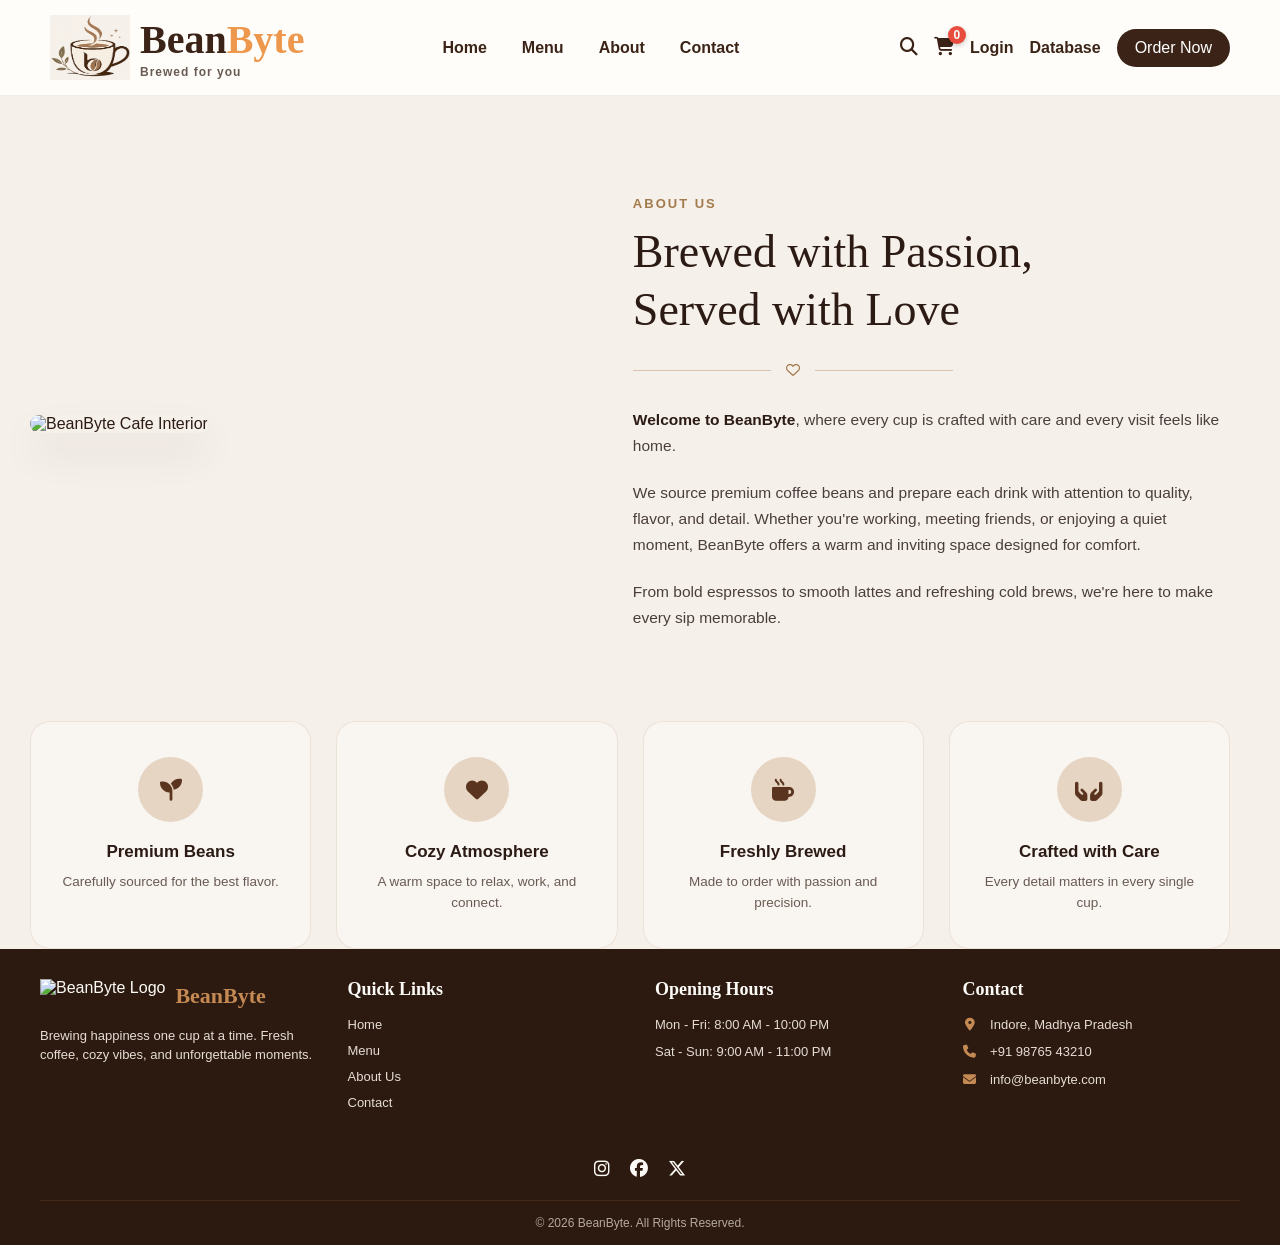
==== about.html @ ee1d3346 "Add files via upload" ====
<!DOCTYPE html>
<html lang="en">
<head>
    <meta charset="UTF-8">
    <meta name="viewport" content="width=device-width, initial-scale=1.0">
    <title>About - BeanByte Coffee Shop</title>
    <link rel="stylesheet" href="style.css">
    <link rel="stylesheet" href="https://cdnjs.cloudflare.com/ajax/libs/font-awesome/6.5.0/css/all.min.css">
</head>
<body>
<header>
    <nav class="navbar">
        <div class="logo">
            <img src="logo.png" alt="BeanByte Logo">
            <h2><span class="bean">Bean</span><span class="byte">Byte</span><p class="tagline">Brewed for you</p></h2>
        </div>
        <ul class="nav-links">
            <li><a href="index.html">Home</a></li>
            <li><a href="menu.html">Menu</a></li>
            <li><a href="about.html">About</a></li>
            <li><a href="contact.html">Contact</a></li>
        </ul>
        <ul class="nav-actions">
            <li><a href="#search"><i class="fa-solid fa-magnifying-glass"></i></a></li>
            <li><a href="menu.html"><i class="fa-solid fa-cart-shopping"></i><span id="cart-count">0</span></a></li>
            <li><a href="login.html" class="login-btn">Login</a></li>
            <li><a href="/admin">Database</a></li>
            <li><a href="menu.html">Order Now</a></li>
        </ul>
    </nav>
</header>

<main class="page-main">
<section class="about-section">
  <div class="about-container">
    <div class="about-main-content">
      <div class="about-image-col">
        <img src="cafe.jpeg" alt="BeanByte Cafe Interior">
      </div>
      <div class="about-text-col">
        <span class="about-sub-tag">ABOUT US</span>
        <h2>Brewed with Passion,<br>Served with Love</h2>
        <div class="about-divider">
          <span class="line"></span>
          <i class="fa-regular fa-heart"></i>
          <span class="line"></span>
        </div>
        <p><strong>Welcome to BeanByte</strong>, where every cup is crafted with care and every visit feels like home.</p>
        <p>We source premium coffee beans and prepare each drink with attention to quality, flavor, and detail. Whether you're working, meeting friends, or enjoying a quiet moment, BeanByte offers a warm and inviting space designed for comfort.</p>
        <p>From bold espressos to smooth lattes and refreshing cold brews, we're here to make every sip memorable.</p>
      </div>
    </div>

    <div class="about-features-grid">
      <div class="feature-card">
        <div class="feature-icon-circle"><i class="fa-solid fa-seedling"></i></div>
        <h3>Premium Beans</h3>
        <p>Carefully sourced for the best flavor.</p>
      </div>
      <div class="feature-card">
        <div class="feature-icon-circle"><i class="fa-solid fa-heart"></i></div>
        <h3>Cozy Atmosphere</h3>
        <p>A warm space to relax, work, and connect.</p>
      </div>
      <div class="feature-card">
        <div class="feature-icon-circle"><i class="fa-solid fa-mug-hot"></i></div>
        <h3>Freshly Brewed</h3>
        <p>Made to order with passion and precision.</p>
      </div>
      <div class="feature-card">
        <div class="feature-icon-circle"><i class="fa-solid fa-hands-holding"></i></div>
        <h3>Crafted with Care</h3>
        <p>Every detail matters in every single cup.</p>
      </div>
    </div>
  </div>
</section>
</main>

<footer class="footer">
    <div class="footer-container">
        <div class="footer-box">
            <div class="footer-logo">
                <img src="cup.png" alt="BeanByte Logo">
                <h2>BeanByte</h2>
            </div>
            <p>Brewing happiness one cup at a time. Fresh coffee, cozy vibes, and unforgettable moments.</p>
        </div>
        <div class="footer-box">
            <h3>Quick Links</h3>
            <ul>
                <li><a href="index.html">Home</a></li>
                <li><a href="menu.html">Menu</a></li>
                <li><a href="about.html">About Us</a></li>
                <li><a href="contact.html">Contact</a></li>
            </ul>
        </div>
        <div class="footer-box">
            <h3>Opening Hours</h3>
            <p>Mon - Fri: 8:00 AM - 10:00 PM</p>
            <p>Sat - Sun: 9:00 AM - 11:00 PM</p>
        </div>
        <div class="footer-box">
            <h3>Contact</h3>
            <p><i class="fa-solid fa-location-dot"></i> Indore, Madhya Pradesh</p>
            <p><i class="fa-solid fa-phone"></i> +91 98765 43210</p>
            <p><i class="fa-solid fa-envelope"></i> info@beanbyte.com</p>
        </div>
    </div>
    <div class="social-icons">
        <a href="#"><i class="fa-brands fa-instagram"></i></a>
        <a href="#"><i class="fa-brands fa-facebook"></i></a>
        <a href="#"><i class="fa-brands fa-x-twitter"></i></a>
    </div>
    <div class="footer-bottom">
        <p>&copy; 2026 BeanByte. All Rights Reserved.</p>
    </div>
</footer>

<script src="script.js"></script>
</body>
</html>
---- style.css ----
/* ===== GLOBAL ===== */
* {
    margin: 0;
    padding: 0;
    box-sizing: border-box;
    font-family: "Poppins", sans-serif;
      background:#F6F0EA;
}

body {
    background:#F6F0EA;
    color: #2b1b14;
}

.page-main {
    min-height: 70vh;
}

.menu-page-section {
    margin-top: 50px;
    margin-bottom: 50px;
}

/* ===== NAVBAR ===== */
header {
    background: rgba(255, 255, 255, 0.8);
    backdrop-filter: blur(10px);
    position: sticky;
    top: 0;
    z-index: 1000;
    border-bottom: 1px solid #eee;
}

.navbar {
    display: flex;
    justify-content: space-between;
    align-items: center;
    padding: 15px 50px;
}

/* Logo */
.logo {
    display: flex;
    align-items: center;
    gap: 10px;
    text-align: center;
    
}


.logo img{
width: 80px; 
display: block;
height:65px;   /* aspect ratio maintain rahe */

}

.logo h2  {
    font-size: 27px;
    margin: 0;
    padding:0;
    
}
.logo p{
text-align: left;
letter-spacing: 1px;
color: #695b53;
}
.bean {
    color: #3b2417; 
    margin: 0;
    font-size: 40px;
    font-weight: bold;
    font-family: serif;
}


.byte {
    color: #ED984C;   /* light caramel orange */
    font-size: 40px;
    font-weight:bold;
    font-family: serif;
   
}
.tagline{
    margin: 2px 0 0 0;   /* VERY IMPORTANT */
    font-size: 12px;
    color: #010101;
    letter-spacing: 1px;
}


/* Nav Links */
.nav-links {
    display: flex;
    align-items: center;
    gap: 35px;
    list-style: none;
    justify-content: center;
    flex:3 ;
    
    
}

.nav-links li a {
    text-decoration: none;
    color: #3b2417;
    font-weight: 700;
    font-size: 16px;
    transition: 0.3s;

   
}

.nav-links li a:hover {
    color: #a35a2a;
}

.nav-actions{
    display: flex;
    align-items: center;
    gap: 25px;
    list-style: none;
    justify-content: flex-end;
    flex: 1.5;
}
.nav-actions li a {
      text-decoration: none;
    color: #3b2417;
    font-weight: 700;
    font-size: 16px;
    transition: 0.3s;
}
.nav-actions li a:hover {
    color: #a35a2a;
}

/* Icons */
.nav-actions i {
    font-size: 18px;
    color: #3b2417;
    cursor: pointer;
    transition: 0.3s;
    

}

.nav-actions i:hover {
    color: #a35a2a;
}

/* Order Button in Navbar */
.nav-actions li:last-child a {
    background: #3b2417;
    color: white;
    padding: 10px 18px;
    border-radius: 25px;
    font-weight: 500;
    transition: 0.3s;
    text-decoration: none;
   
}

.nav-actions li:last-child a:hover {
    background: #5a341f;
}
.nav-actions a[href="#cart"] {
    display: inline-flex;
    align-items: center;
    justify-content: center;
    text-decoration: none;
    position: relative; 
}
#cart-count {
    position: absolute;
    top: -12px;       /* Moves badge slightly above the icon */
    right: -12px;     /* Moves badge slightly to the right of the icon */
    
    /* Colors */
    background-color: #e74c3c; /* Vibrant red notification alert */
    color: #ffffff;            /* White text */
    
    /* Typography */
    font-size: 0.75rem;
    font-weight: bold;
    font-family: sans-serif;
    
    /* Shape & Sizing */
    min-width: 18px;
    height: 18px;
    border-radius: 50%; /* Perfect circle */
    padding: 2px;       /* Keeps it balanced when numbers go to double digits */
    
    /* Perfect Center Alignment for the text inside */
    display: flex;
    align-items: center;
    justify-content: center;
    
    /* Smooth pop animation when page loads */
    box-shadow: 0 2px 5px rgba(0, 0, 0, 0.2);
    pointer-events: none; /* Mouse clicks pass through directly to the anchor link */
}



.cart-panel {
    position: fixed;
    inset: 0;
    background: rgba(0, 0, 0, 0.45);
    display: none;
    justify-content: center;
    align-items: center;
    z-index: 2000;
    padding: 20px;
}

.cart-panel.active {
    display: flex;
}

.cart-panel-content {
    width: min(560px, 100%);
    background: #fff;
    border-radius: 24px;
    padding: 32px;
    box-shadow: 0 30px 60px rgba(0, 0, 0, 0.18);
    position: relative;
}

.close-cart-btn {
    position: absolute;
    top: 18px;
    right: 18px;
    width: 38px;
    height: 38px;
    border: none;
    border-radius: 50%;
    background: #3b2417;
    color: white;
    font-size: 24px;
    cursor: pointer;
}

.cart-items {
    margin-top: 24px;
    display: grid;
    gap: 16px;
    max-height: 320px;
    overflow-y: auto;
}

.cart-item {
    display: flex;
    justify-content: space-between;
    align-items: center;
    background: #f7f3ef;
    padding: 16px;
    border-radius: 18px;
}

.cart-item strong {
    display: block;
    margin-bottom: 6px;
    font-size: 16px;
}

.cart-item p {
    margin: 0;
    color: #5f4a3c;
}

.remove-item-btn {
    width: 36px;
    height: 36px;
    border: none;
    border-radius: 50%;
    background: #e74c3c;
    color: white;
    font-size: 18px;
    cursor: pointer;
}

.cart-footer {
    margin-top: 28px;
    display: flex;
    align-items: center;
    justify-content: space-between;
    gap: 20px;
    flex-wrap: wrap;
}

.cart-summary {
    font-size: 22px;
    font-weight: 700;
}

.confirm-order-btn {
    background: #3b2417;
    color: white;
    border: none;
    border-radius: 30px;
    padding: 14px 26px;
    font-size: 16px;
    cursor: pointer;
}

.confirm-order-btn:disabled {
    background: #a39a94;
    cursor: not-allowed;
}

.empty-cart {
    font-size: 16px;
    color: #5f4a3c;
    line-height: 1.6;
}


/* ===== HERO SECTION ===== */
.hero {
    
    height: 100vh;

    background-image:url("coffee.png");

    background-size: cover;
    background-position: center;
    background-repeat: no-repeat;

    display: flex;
    align-items: center;

    padding: 0 80px;

    position: relative;
}


/* Left Content */
.hero-content {
    background: transparent;
    position: relative;
    z-index: 2;
    max-width: 600px;
}

.hero-content h1 {
    font-size: 80px;
    line-height: 1.1;
    color: #2b1b14;
    margin-bottom: 20px;
    font-family: serif;
    background: transparent;
    
}

.moments{
    color:#ED984C;
    background: transparent;
    font-family: serif;
}
.coffee{
    background: transparent;
    font-family: serif;
}

.hero-content p {
    font-size: 18px;
    color: #6b5b53;
    margin-bottom: 25px;
    line-height: 1.7;
    color: black;
    background: transparent;
}

/* Buttons */
.hero-buttons {
    display: flex;
    gap: 15px;
    background: transparent;
}

.hero-buttons button {
    padding: 12px 65px;
    border-radius: 30px;
    border: none;
    cursor: pointer;
    font-weight: 700;
    transition: 0.5s;
}

/* Primary Button */
.hero-buttons button:first-child {
    background: #3b2417;
    color: white;
}

.hero-buttons button:first-child:hover {
    background: #5a341f;
}

/* Secondary Button */
.hero-buttons button:last-child {
    background: transparent;
    border: 2px solid #3b2417;
    color: #3b2417;
}

.hero-buttons button:last-child:hover {
    background: #3b2417;
    color: white;
}

/* Right Image */
.hero-image img {
    width: 450px;
    border-radius: 20px;
    box-shadow: 0 20px 40px rgba(0,0,0,0.1);
}


/* --- Google Fonts --- */
@import url('https://fonts.googleapis.com/css2?family=Playfair+Display:wght@600&family=Poppins:wght@400;500;600&display=swap');

/* --- Main Section Styling --- */
.featured {
  font-family: 'Poppins', sans-serif;
  background-color: #fffdfa; /* Matches the soft off-white background */
  padding: 50px 40px;
  border-radius: 30px;
  max-width: 1400px;
  margin: 0 auto;
  box-shadow: 0 20px 60px rgba(0, 0, 0, 0.15) 0 4px 15px rgba(0, 0, 0, 0.8);
}

/* --- Header Section --- */
.section-header {
  display: flex;
  justify-content: center;
  align-items: center;
  margin-bottom: 40px;
  position: relative;
  background: transparent;
}

.header-titles {
  display: flex;
  flex-direction: column;
  align-items: center;
  gap: 8px;
  background: transparent;
}

.trending-label {
  font-size: 11px;
  font-weight: 600;
  color: #9C5B29; /* Warm brown */
  text-transform: uppercase;
  letter-spacing: 2px;
  background: transparent;
}

.header-titles h2 {
  font-family: 'Playfair Display', serif;
  font-size: 34px;
  color: #1A1A1A;
  margin: 0;
  font-weight: 600;
  background: transparent;
}

.decorative-icon img {
  width: 80px;
  height: auto;
  opacity: 0.8;
  
}

/* --- View Full Menu Button --- */
.view-menu-link {
  position: absolute;
  right: 0;
  display: flex;
  align-items: center;
  gap: 12px;
  text-decoration: none;
  font-size: 14px;
  font-weight: 500;
  color: #1A1A1A;
  transition: opacity 0.3s ease;
  background: transparent;
  
}

.view-menu-link:hover {
  opacity: 0.7;
}
.arrow-btn {
  display: inline-flex;
  justify-content: center;
  align-items: center;
  width: 36px;
  height: 36px;
  border-radius: 50%;
  border: 2px solid #C6B18B;
  background-color: transparent;
  color: #1A1A1A;
  transition: all 0.3s ease;
}



/* --- Cards Container --- */
.card-container {
  display: flex;
  gap: 20px;
  justify-content: space-between;
  background-color: transparent;
  
}

/* --- Individual Card Styling --- */
.card {
  background-color: #ffffff;
  border-radius: 20px;
  padding: 12px;
  width: 100%;
  box-shadow: 0 4px 20px rgba(0, 0, 0, 0.03);
  position: relative; /* Crucial for placing the '+' button */
  transition: transform 0.3s ease, box-shadow 0.3s ease;
 
}

.card:hover {
  transform: translateY(-5px);
  box-shadow: 0 8px 25px rgba(0, 0, 0, 0.08);
}

.card img {
  width: 100%;
  aspect-ratio: 1; /* Keeps the images perfectly square */
  object-fit: cover;
  border-radius: 16px; /* Inner border radius for the image */
  background-color: #f9f6f0; 
}

.card h3 {
  font-family: 'Playfair Display', serif;
  font-size: 18px;
  color: #1A1A1A;
  margin-top: 16px;
  margin-bottom: 4px;
  padding: 0 8px;
  background-color: transparent;
}

.card .price {
  font-size: 20px;
  font-weight: 700;
  color: #5a341f;
  padding: 0 8px;
  margin-bottom: 8px;
  background: transparent;
}

/* --- The Add (+) Button --- */
.card button {
  position: absolute;
  bottom: 20px;
  right: 20px;
  width: 32px;
  height: 32px;
  border-radius: 50%;
  background-color: #8C471C; /* Matches the dark brown button */
  color: #ffffff;
  border: none;
  font-size: 20px;
  display: flex;
  justify-content: center;
  align-items: center;
  cursor: pointer;
  transition: background-color 0.2s ease, transform 0.2s ease;
}

.card button:hover {
  background-color: #6e3614;
  transform: scale(1.05);
}

/* --- Responsive Adjustments for Mobile --- */
@media (max-width: 900px) {
  .section-header {
    flex-direction: column;
    gap: 20px;
  }

  .view-menu-link {
    position: static; /* Removes absolute positioning so it stacks centered */
  }

  .card-container {
    flex-wrap: wrap; /* Allows cards to wrap to the next line on small screens */
  }

  .card {
    width: calc(50% - 10px); /* 2 cards per row on tablets */
  }
}

@media (max-width: 600px) {
  .card {
    width: 100%; /* 1 card per row on small phones */
  }
}

.contact-section {
  font-family: 'Poppins', sans-serif;
  padding: 60px 20px;
  background-color: #F6F0EA;
}

/* Main Outer Container with Dark Prominent Shadow */
.contact-container {
  background-color: #fffdfb;
  max-width: 1000px; /* 2 columns ke liye width ko thoda adjust kiya hai */
  margin: 40px auto;
  padding: 50px 60px;
  border-radius: 30px;
  /* Heavy prominent shadow jaisa aapne pehle manga tha */
  box-shadow: 0 25px 50px rgba(0, 0, 0, 0.18), 
              0 10px 20px rgba(0, 0, 0, 0.10);
  position: relative;
   background: transparent;
}

/* Header Section Styling */
.contact-header {
  text-align: center;
  margin-bottom: 45px;
  background: transparent;
}

.contact-header h2 {
  font-family: 'Playfair Display', serif;
  font-size: 38px;
  color: #1A1A1A;
  margin-bottom: 8px;
  background: transparent;
}

.contact-header p {
  font-size: 14px;
  color: #555555;
  background: transparent;
}

/* 2-Column Layout Setup */
.contact-content {
  display: flex;
  justify-content: space-between;
  align-items: center; /* Dono sides vertical center rahengi */
  gap: 60px; /* Form aur Info ke beech ka gap */
   background: transparent;
}

/* --- Form Fields Styling --- */
.contact-form {
  flex: 1.2; /* Form thoda zyada chauwda dikhega */
  display: flex;
  flex-direction: column;
  gap: 18px;
   background: transparent;
}

.input-field input,
.input-field textarea {
  width: 100%;
  padding: 16px 24px;
  border: 1.5px solid #1A1A1A;
  border-radius: 25px;
  font-family: 'Poppins', sans-serif;
  font-size: 14px;
  background-color: transparent;
  color: #1A1A1A;
  outline: none;
  transition: all 0.3s ease;
}

  .contact-container {
    padding: 40px 25px;
  }

  .contact-info-list {
    padding-left: 0;
    width: 100%;
  }




.input-field textarea {
  border-radius: 20px;
  resize: none;
}

.input-field input:focus,
.input-field textarea:focus {
  background-color: #ffffff;
  box-shadow: 0 4px 12px rgba(0,0,0,0.05);
}

/* Button Styling */
.send-message-btn {
  background-color: #8C471C;
  color: #ffffff;
  border: none;
  border-radius: 30px;
  padding: 16px;
  font-size: 15px;
  font-weight: 500;
  font-family: 'Poppins', sans-serif;
  cursor: pointer;
  display: flex;
  justify-content: center;
  align-items: center;
  gap: 10px;
  box-shadow: 0 8px 20px rgba(140, 71, 28, 0.2);
  transition: all 0.3s ease;
  margin-top: 5px;
}

.send-message-btn:hover {
  background-color: #6e3614;
  transform: translateY(-2px);
}

/* --- Info Details Column Styling --- */
.contact-info-list {
  flex: 1;
  display: flex;
  flex-direction: column;
  gap: 28px;
  padding-left: 20px;
}

.contact-info-list h3 {
  font-size: 19px;
  color: #1A1A1A;
  margin-bottom: 5px;
  font-weight: 600;
}

.info-item {
  display: flex;
  align-items: center;
  gap: 18px;
}

/* Rounded Brown Icons */
.info-icon {
  background-color: #8C471C;
  color: #ffffff;
  width: 44px;
  height: 44px;
  border-radius: 50%;
  display: flex;
  justify-content: center;
  align-items: center;
  font-size: 16px;
  flex-shrink: 0;
}

.info-text h4 {
  font-size: 15px;
  color: #1A1A1A;
  margin: 0 0 2px 0;
  font-weight: 600;
}

.info-text p {
  font-size: 13px;
  color: #555555;
  margin: 0;
  line-height: 1.4;
}
/* --- Fix to remove background from all icons --- */
.send-message-btn i,
.info-icon i {
  background: transparent !important;
  background-color: transparent !important;
  box-shadow: none !important;
  border: none !important;
  border-radius: 0 !important;
  display: inline-block !important; /* ensures proper alignment */
}


/* Mobile Responsive */
@media (max-width: 768px) {
  .contact-content {
    flex-direction: column; /* Mobile par ek ke neeche ek aa jayenge */
    gap: 40px;
  }
  
  .contact-container {
    padding: 40px 25px;
  }

  .contact-info-list {
    padding-left: 0;
    width: 100%;
  }
}
/* ===================================================
   ===== ABOUT US SECTION STYLES =====
   =================================================== */
.about-section {
    padding: 100px 20px 0px 0px;
    background-color: #F6F0EA; /* Mockup se matched cream tone */
    position: relative;
}

.about-container {
    max-width: 1200px;
    margin: 0 auto;
}

/* --- Top Row: Flex Layout --- */
.about-main-content {
    display: flex;
    align-items: center;
    gap: 60px;
    margin-bottom: 70px;
}

/* Left Image Column */
.about-image-col {
    flex: 1;
}

.about-image-col img {
    width: 100%;
    height: 480px;
    object-fit: cover;
    border-radius: 35px; /* Mockup jaisa clean rounded curve */
    box-shadow: 0 20px 40px rgba(43, 27, 20, 0.08);
}

/* Right Text Column */
.about-text-col {
    flex: 1.1;
}

.about-sub-tag {
    font-size: 13px;
    font-weight: 600;
    letter-spacing: 2px;
    color: #A37A4C; /* Premium goldish brown tint */
    display: block;
    margin-bottom: 12px;
}

.about-text-col h2 {
    font-family: serif; /* Elegant classic font feel */
    font-size: 46px;
    color: #2b1b14;
    line-height: 1.25;
    font-weight: 500;
}

/* Heart Decorative Divider Line */
.about-divider {
    display: flex;
    align-items: center;
    gap: 15px;
    margin: 25px 0 30px 0;
    max-width: 320px; /* Line ki length set karne ke liye */
}

.about-divider .line {
    flex: 1;
    height: 1px;
    background-color: #D9C3B0;
}

.about-divider i {
    color: #A37A4C;
    font-size: 14px;
    background: transparent !important; /* Icon box fix */
}

/* Paragraphs */
.about-text-col p {
    font-size: 15.5px;
    color: #4A3E3D;
    line-height: 1.7;
    margin-bottom: 20px;
}

.about-text-col p strong {
    color: #2b1b14;
    font-weight: 600;
}


/* --- Bottom Row: 4 Feature Cards Grid --- */
.about-features-grid {
    display: grid;
    grid-template-columns: repeat(4, 1fr);
    gap: 25px;
}

/* Individual Feature Card */
.feature-card {
    background: rgba(255, 255, 255, 0.35); /* Subtle transparent white container */
    border: 1px solid rgba(163, 122, 76, 0.15); /* Light premium border */
    padding: 35px 25px;
    text-align: center;
    border-radius: 20px;
    transition: all 0.4s ease;
}

.feature-card:hover {
    background: #ffffff;
    transform: translateY(-5px);
    box-shadow: 0 15px 35px rgba(140, 71, 28, 0.05);
}

/* Icon Outer Circle Badge */
.feature-icon-circle {
    width: 65px;
    height: 65px;
    background-color: #E6D5C3; /* Soft tan background inside card */
    border-radius: 50%;
    display: flex;
    justify-content: center;
    align-items: center;
    margin: 0 auto 20px auto;
}

.feature-icon-circle i {
    color: #5A341F; /* Dark coffee color for actual icons */
    font-size: 22px;
    background: transparent !important;
}

.feature-card h3 {
    font-size: 17px;
    color: #2b1b14;
    font-weight: 600;
    margin-bottom: 10px;
    background: transparent;
}

.feature-card p {
    font-size: 13.5px;
    color: #695b53;
    line-height: 1.5;
    background: transparent;
}


/* ===================================================
   ===== ABOUT SECTION MOBILE RESPONSIVE QUERIES =====
   =================================================== */

/* For Tablets (iPad / Medium Screens) */
@media (max-width: 992px) {
    .about-main-content {
        gap: 40px;
    }
    .about-text-col h2 {
        font-size: 36px;
    }
    .about-image-col img {
        height: 400px;
    }
    .about-features-grid {
        grid-template-columns: repeat(2, 1fr); /* 4 columns se 2 columns setup */
        gap: 20px;
    }
}

/* For Small Mobile Phones (Smartphones) */
@media (max-width: 768px) {
    .about-section {
        padding: 60px 15px;
    }
    .about-main-content {
        flex-direction: column; /* Image upar aur text automatically neeche unique flow me */
        text-align: center;
        gap: 30px;
    }
    .about-image-col img {
        height: 320px;
        border-radius: 24px;
    }
    .about-divider {
        margin: 20px auto; /* Mobile par separator center alignment */
    }
    .about-text-col h2 {
        font-size: 30px;
    }
    .about-features-grid {
        grid-template-columns: 1fr; /* Full screen 1 card list layout */
    }
    .feature-card {
        padding: 30px 20px;
    }
}


/* Import Google Fonts (Playfair Display for headings, Inter for body) */
@import url('https://fonts.googleapis.com/css2?family=Inter:wght@300;400;500&family=Playfair+Display:wght@600;700&display=swap');





/* --- Footer Base Styling (Size Compact Kiya) --- */
.footer {
    background-color: #2C1A11 !important; /* Deep espresso brown */
    color: #FDFBF7 !important; 
    font-family: 'Inter', sans-serif;
    padding: 30px 30px 15px 30px; /* Padding kam kar di height choti karne ke liye */
    box-sizing: border-box;
}

/* Background resets */
.footer-container, 
.footer-box, 
.social-icons, 
.footer-bottom {
    background: transparent !important; 
    box-shadow: none !important;
    border: none;
}

/* --- Layout Flexbox --- */
.footer-container {
    max-width: 1200px;
    margin: 0 auto;
    display: flex;
    flex-wrap: wrap;
    justify-content: space-between;
    gap: 30px; /* Gap kam kiya spacing tight karne ke liye */
    padding-bottom: 20px; /* Spacing kam ki */
}

.footer-box {
    flex: 1;
    min-width: 200px;
}

/* --- Brand Section --- */
.footer-logo {
    display: flex;
    align-items: center;
    gap: 10px;
    margin-bottom: 12px; /* Margin kam kiya */
    background: transparent !important;
}

.footer-logo img {
    height: 35px; /* Logo thoda chota kiya */
    width: auto;
}

.footer-logo h2 {
    font-family: 'Playfair Display', serif;
    font-size: 22px; /* Heading size thoda chota kiya */
    color: #C58954 !important; 
    margin: 0;
    background: transparent;
}

.footer-box p {
    font-size: 13px; /* Text size thoda sleek kiya */
    line-height: 1.5;
    color: #E6DCD3 !important; 
    margin: 0 0 8px 0;
     background: transparent;
}

/* --- Section Headings --- */
.footer-box h3 {
    font-family: 'Playfair Display', serif;
    font-size: 18px; /* Headings thodi choti ki */
    color: #FDFBF7 !important; 
    margin-top: 0;
    margin-bottom: 15px; /* Spacing kam ki */
    font-weight: 600;
     background: transparent;
}

/* --- Links & Lists --- */
.footer-box ul {
    list-style: none !important; 
    padding: 0 !important;
    margin: 0 !important;
     background: transparent;
}

.footer-box ul li {
    margin-bottom: 8px; /* Compact list spacing */
    padding: 0 !important;
     background: transparent;
}

.footer-box ul li a {
    color: #E6DCD3 !important;
    text-decoration: none !important;
    font-size: 13px; /* Links 13px kiye */
    transition: color 0.3s ease, padding-left 0.3s ease;
    display: inline-block;
     background: transparent;
}

.footer-box ul li a:hover {
    color: #C58954 !important;
    padding-left: 4px;
}

/* --- Contact Icons --- */
.footer-box p i {
    color: #C58954 !important; 
    margin-right: 10px;
    width: 14px;
    text-align: center;
    background: transparent;
}

/* --- Social Media Row (Compact) --- */
.social-icons {
    text-align: center;
    margin: 10px 0; /* Margin bohot kam kar diya */
    padding: 10px 0;
    display: flex;
    justify-content: center;
    gap: 20px;
     background: transparent;
}

.social-icons a {
    color: #FDFBF7 !important;
    font-size: 18px; /* Icons ka size 22px se 18px kiya */
    text-decoration: none;
    transition: color 0.3s ease, transform 0.3s ease;
     background: transparent;
}

.social-icons a:hover {
    color: #C58954 !important;
    transform: translateY(-2px);
}
.social-icons a i{
  background: transparent;
}
/* --- Footer Copyright Line --- */
.footer-bottom {
    max-width: 1200px;
    margin: 0 auto;
    border-top: 1px solid rgba(197, 137, 84, 0.15) !important; 
    padding-top: 15px; /* Bottom padding compact ki */
    text-align: center;
     background: transparent;
}

.footer-bottom p {
    font-size: 12px; /* Copyright text 12px kiya */
    color: #B5A89E !important;
    margin: 0;
     background: transparent;
}

/* ===== Official Shop Polish ===== */
* {
    background: transparent;
}

body {
    background: #f6f0ea;
}

header {
    background: rgba(255, 253, 250, 0.94);
}

.navbar {
    gap: 22px;
}

.nav-actions {
    flex: 2;
    gap: 16px;
}

.nav-actions li a {
    white-space: nowrap;
}

.nav-actions a[href="#cart"],
.nav-actions a[href="menu.html"] {
    display: inline-flex;
    align-items: center;
    justify-content: center;
    position: relative;
}

.featured {
    border-radius: 8px;
    box-shadow: 0 18px 45px rgba(43, 27, 20, 0.12);
}

.menu-hero {
    max-width: 1200px;
    margin: 44px auto 24px;
    padding: 46px;
    display: flex;
    justify-content: space-between;
    align-items: center;
    gap: 28px;
    background: #fffdfa;
    border: 1px solid #eadfd5;
    border-radius: 8px;
}

.menu-hero h1 {
    margin: 10px 0 12px;
    font-family: 'Playfair Display', serif;
    font-size: 44px;
    color: #2b1b14;
}

.menu-hero p {
    max-width: 620px;
    color: #5f4a3c;
    line-height: 1.7;
}

.open-cart-cta {
    border: none;
    border-radius: 8px;
    background: #3b2417;
    color: #fff;
    padding: 14px 22px;
    font-weight: 700;
    cursor: pointer;
}

.card {
    border-radius: 8px;
    border: 1px solid #efe2d7;
    min-height: 390px;
}

.card img {
    border-radius: 8px;
}

.menu-description {
    color: #6f5a4c;
    font-size: 13px;
    line-height: 1.5;
    min-height: 40px;
    padding: 0 8px;
    margin: 6px 0 12px;
}

.card button,
.close-cart-btn,
.remove-item-btn {
    border-radius: 8px;
}

.cart-panel {
    align-items: stretch;
    justify-content: flex-end;
}

.cart-panel-content {
    width: min(480px, 100%);
    min-height: 100vh;
    border-radius: 0;
    padding: 34px 28px;
}

.cart-item {
    border-radius: 8px;
}

.checkout-form {
    margin-top: 22px;
    display: grid;
    gap: 14px;
    padding-top: 18px;
    border-top: 1px solid #eadfd5;
}

.checkout-form.muted {
    opacity: .55;
}

.checkout-grid {
    display: grid;
    grid-template-columns: 1fr 1fr;
    gap: 12px;
}

.checkout-form label {
    display: grid;
    gap: 8px;
    font-size: 13px;
    font-weight: 700;
    color: #5f4a3c;
}

.checkout-form input,
.checkout-form select {
    width: 100%;
    border: 1px solid #d8c7b8;
    border-radius: 8px;
    padding: 12px;
    font: inherit;
    background: #fff;
    color: #2b1b14;
}

.confirm-order-btn {
    border-radius: 8px;
}

.shop-toast {
    position: fixed;
    right: 24px;
    bottom: 24px;
    z-index: 3000;
    transform: translateY(12px);
    opacity: 0;
    background: #2c1a11;
    color: #fff;
    padding: 14px 18px;
    border-radius: 8px;
    box-shadow: 0 18px 40px rgba(0, 0, 0, .22);
    transition: opacity .2s ease, transform .2s ease;
}

.shop-toast.visible {
    opacity: 1;
    transform: translateY(0);
}

@media (max-width: 980px) {
    .navbar {
        flex-wrap: wrap;
        padding: 14px 20px;
    }

    .nav-links,
    .nav-actions {
        flex: 1 1 100%;
        justify-content: flex-start;
        flex-wrap: wrap;
        gap: 14px;
    }

    .menu-hero {
        margin: 24px 16px;
        padding: 28px;
        flex-direction: column;
        align-items: flex-start;
    }

    .menu-hero h1 {
        font-size: 34px;
    }
}

@media (max-width: 640px) {
    .checkout-grid {
        grid-template-columns: 1fr;
    }

    .cart-panel-content {
        padding: 28px 20px;
    }
}

/* ===== BILL MODAL STYLING ===== */
.bill-modal {
    display: none;
    position: fixed;
    inset: 0;
    background: rgba(0,0,0,0.6);
    z-index: 4000;
    justify-content: center;
    align-items: center;
    padding: 20px;
}
.bill-modal.active {
    display: flex;
}
.bill-content {
    background: #fffdfb;
    padding: 30px;
    border-radius: 12px;
    width: 100%;
    max-width: 380px;
    font-family: 'Courier New', Courier, monospace; /* Invoice look */
    color: #1a1a1a;
    box-shadow: 0 20px 50px rgba(0,0,0,0.2);
}
.bill-content h2 { 
    text-align: center; 
    margin-bottom: 10px; 
    font-family: 'Poppins', sans-serif;
}
.bill-content p { margin: 6px 0; font-size: 14px; }
.bill-content hr { border: 0; border-top: 1px dashed #555; margin: 15px 0; }
.bill-item { 
    display: flex; 
    justify-content: space-between; 
    margin-bottom: 8px; 
    font-size: 14px;
}
.bill-actions { 
    margin-top: 25px; 
    display: flex; 
    gap: 15px; 
    justify-content: center; 
}
.bill-actions button { 
    padding: 10px 20px; 
    cursor: pointer; 
    border-radius: 25px; 
    border: none;
    background: #8C471C; 
    color: white; 
    font-family: 'Poppins', sans-serif;
}
.bill-actions button#close-bill-btn {
    background: transparent;
    border: 1px solid #8C471C;
    color: #8C471C;
}

/* Print Specific Styles */
@media print {
    body * { visibility: hidden; }
    .bill-modal, .bill-modal * { visibility: visible; }
    .bill-modal { position: absolute; left: 0; top: 0; background: transparent; padding: 0; align-items: flex-start;}
    .bill-content { box-shadow: none; border: none; width: 100%; max-width: 100%; }
    .no-print { display: none !important; }
}
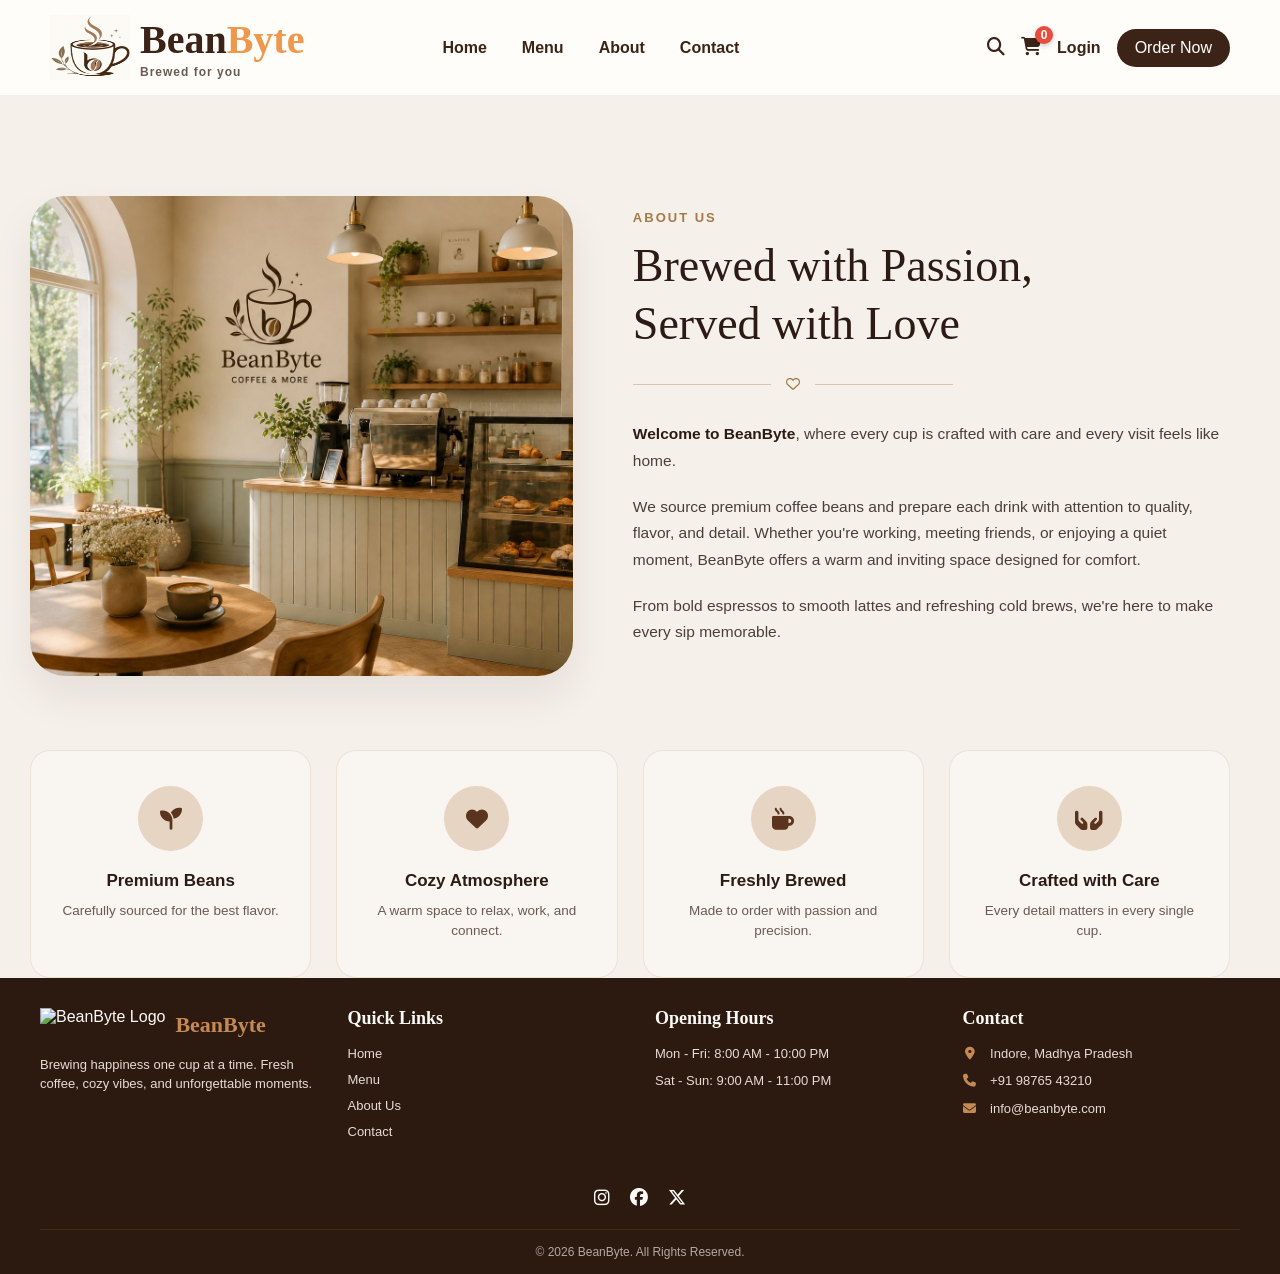
==== commit 034c6d32: "Update: push from assistant" ====
--- a/about.html
+++ b/about.html
@@ -24,7 +24,6 @@
             <li><a href="#search"><i class="fa-solid fa-magnifying-glass"></i></a></li>
             <li><a href="menu.html"><i class="fa-solid fa-cart-shopping"></i><span id="cart-count">0</span></a></li>
             <li><a href="login.html" class="login-btn">Login</a></li>
-            <li><a href="/admin">Database</a></li>
             <li><a href="menu.html">Order Now</a></li>
         </ul>
     </nav>
